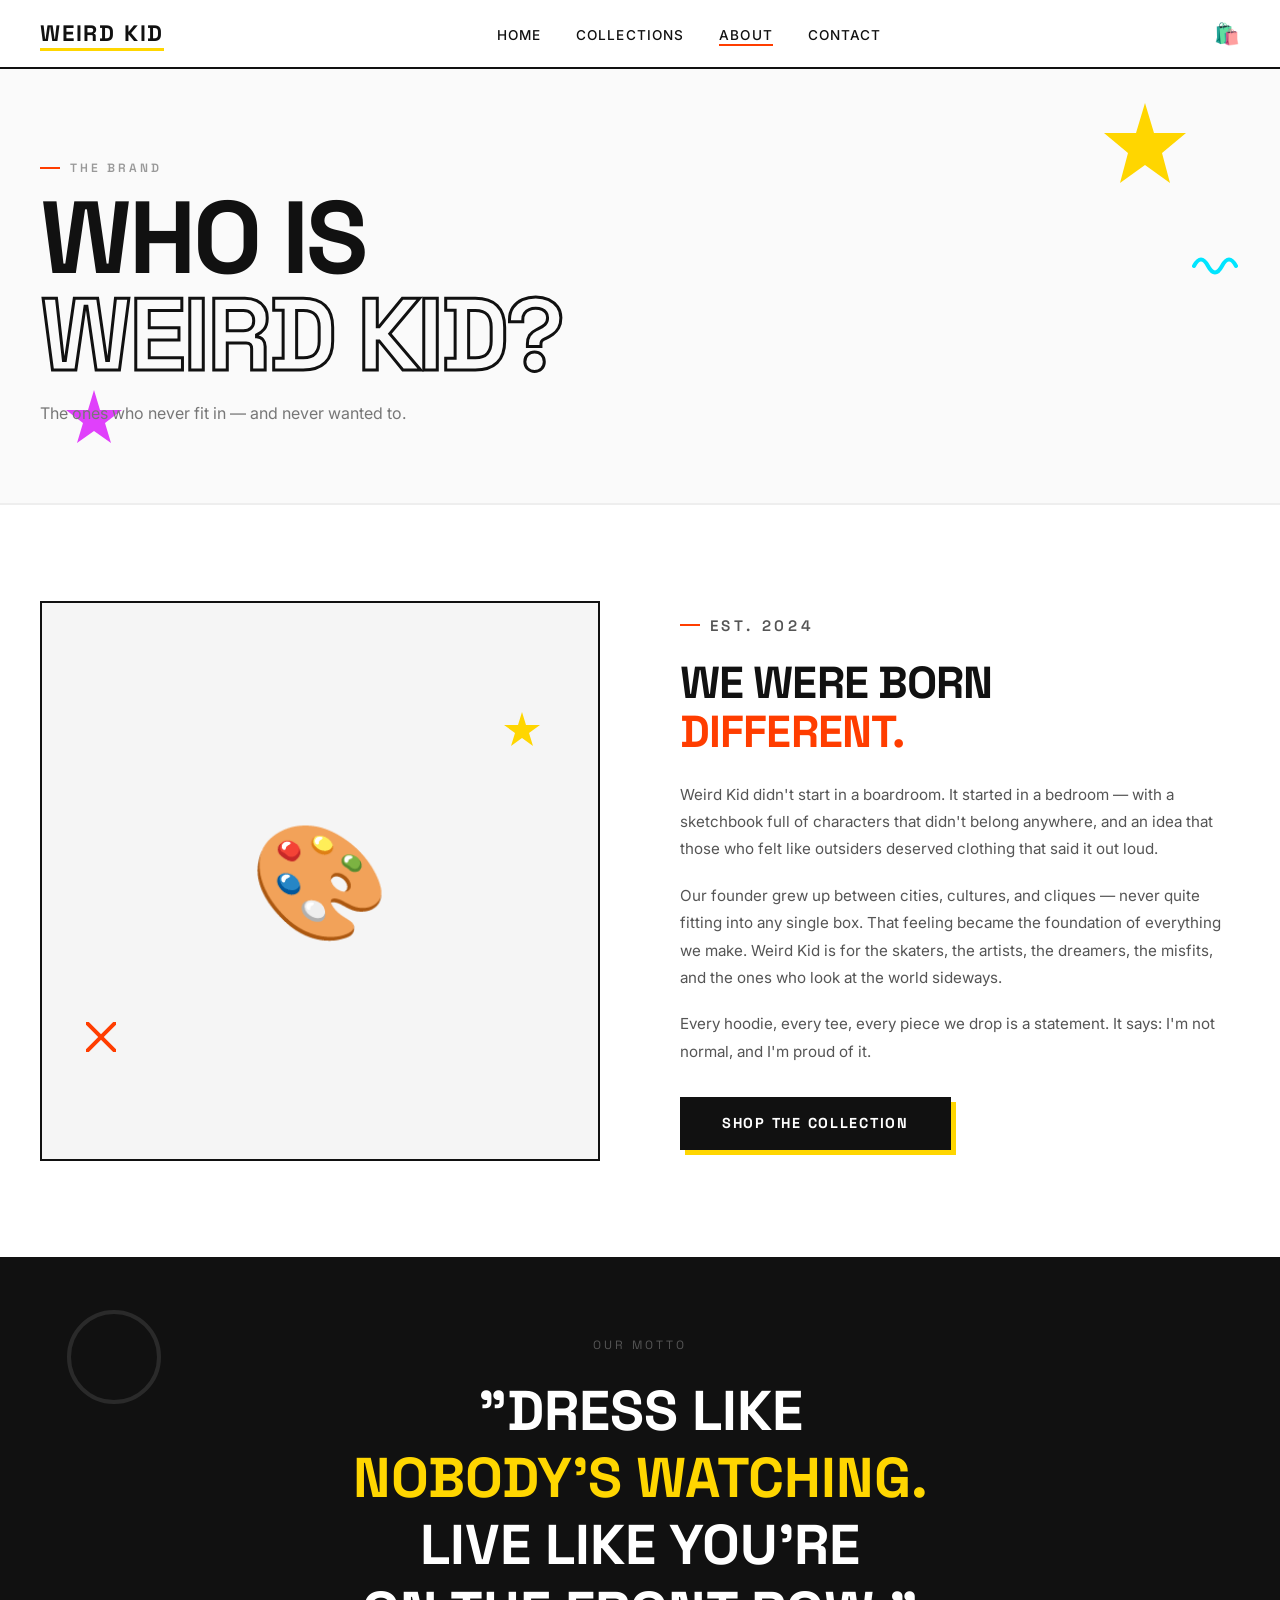
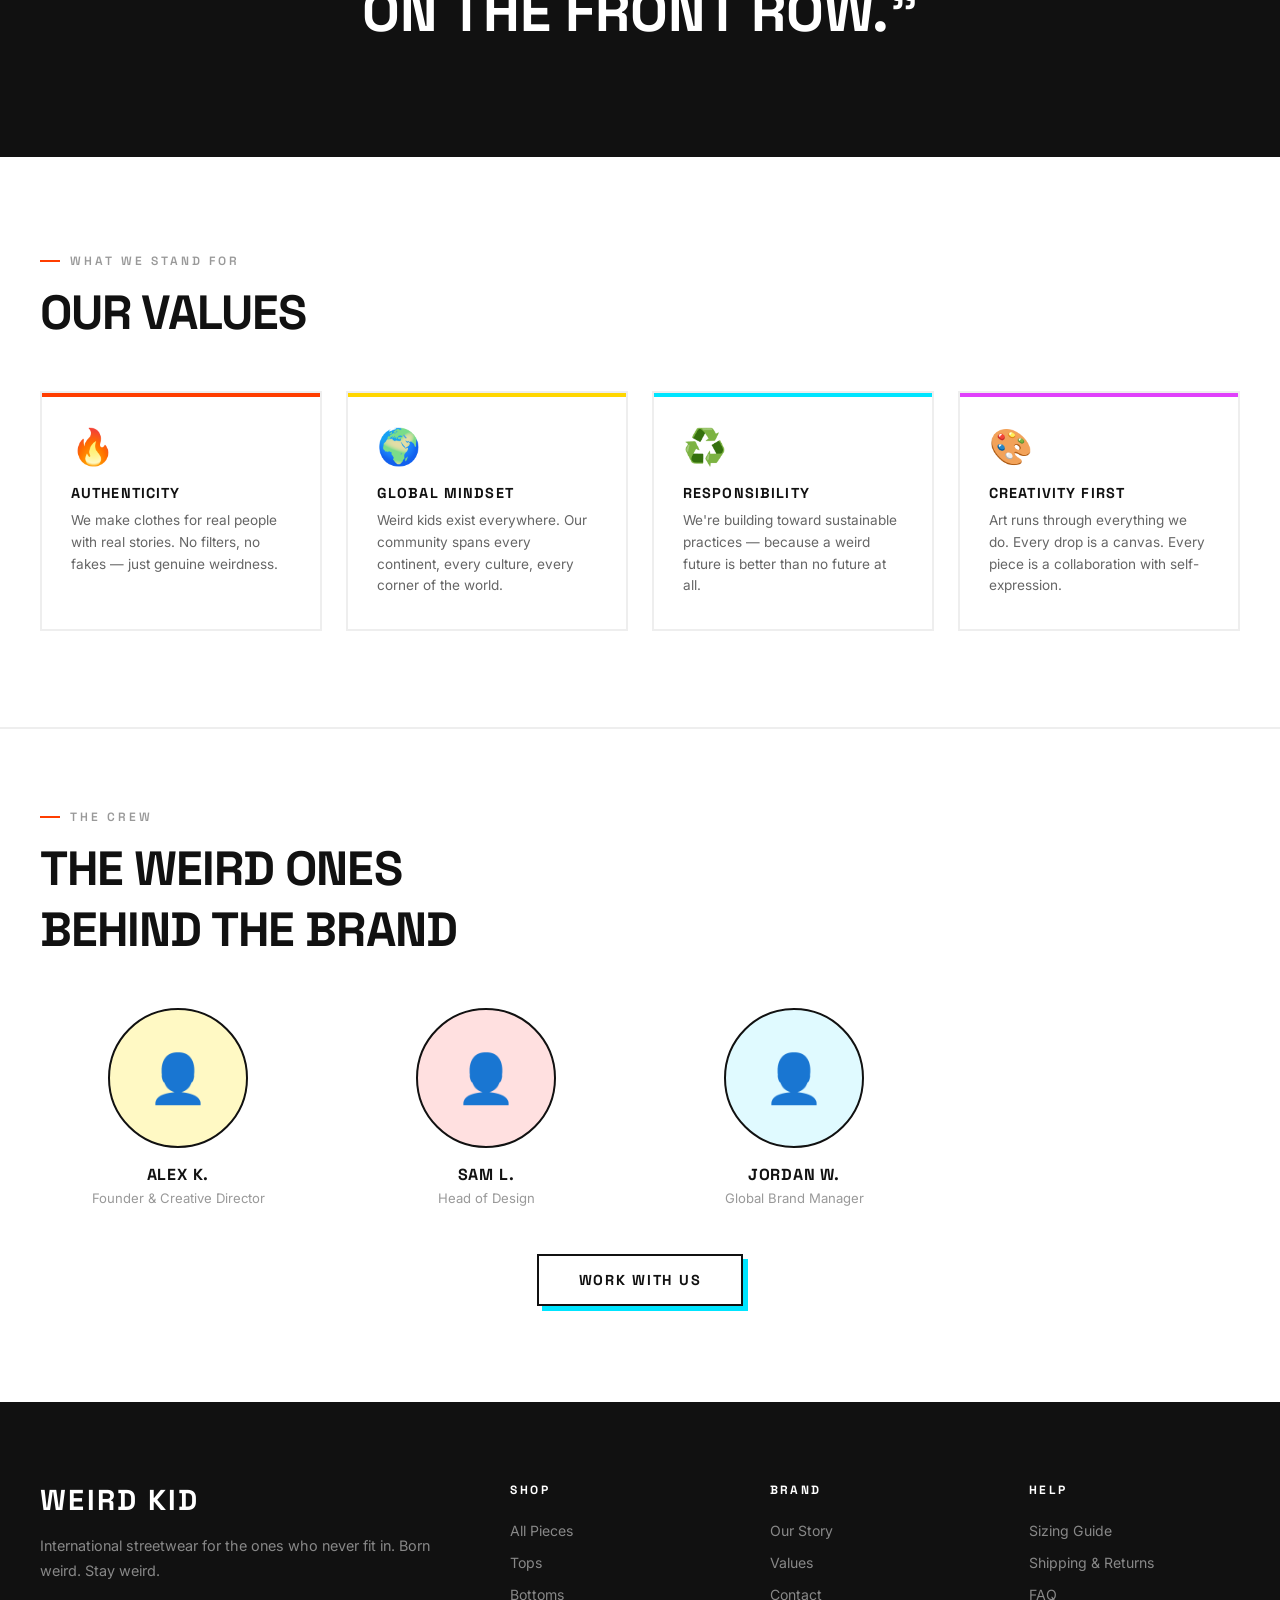
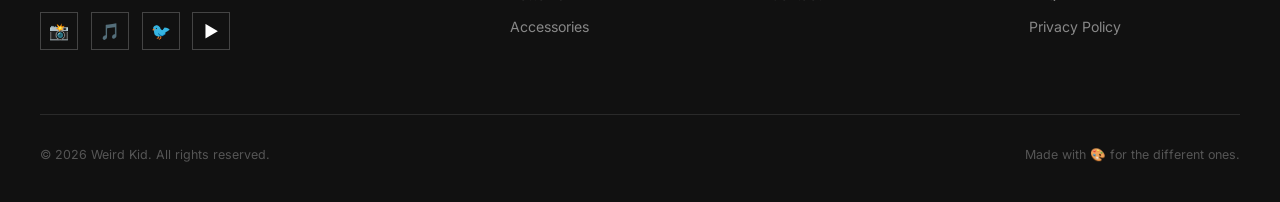
==== about.html @ 5d9c3b34 "Add Weird Kid site: locker intro with two sticky-note picker, collections filters Co-Authored-By: Cl" ====
<!DOCTYPE html>
<html lang="en">
<head>
  <meta charset="UTF-8" />
  <meta name="viewport" content="width=device-width, initial-scale=1.0" />
  <script>document.documentElement.classList.add('js');</script>
  <title>About — WEIRD KID</title>
  <meta name="description" content="The story behind Weird Kid — international streetwear for the different ones." />
  <meta property="og:type" content="website" />
  <meta property="og:site_name" content="WEIRD KID" />
  <meta property="og:title" content="About — WEIRD KID" />
  <meta property="og:description" content="The story behind Weird Kid — international streetwear for the different ones." />
  <meta name="twitter:card" content="summary" />
  <link rel="preconnect" href="https://fonts.googleapis.com" />
  <link rel="preconnect" href="https://fonts.gstatic.com" crossorigin />
  <link rel="stylesheet" href="https://fonts.googleapis.com/css2?family=Space+Grotesk:wght@300;400;500;600;700&family=Inter:wght@300;400;500;600&display=swap" />
  <link rel="stylesheet" href="css/style.css" />
  <link rel="icon" href="data:image/svg+xml,%3Csvg xmlns='http://www.w3.org/2000/svg' viewBox='0 0 100 100'%3E%3Ctext y='.9em' font-size='90'%3E%F0%9F%8E%A8%3C/text%3E%3C/svg%3E" />
</head>
<body>

  <!-- ===== NAVBAR ===== -->
  <nav class="navbar">
    <a href="index.html" class="navbar-logo">WEIRD KID</a>
    <ul class="navbar-links">
      <li><a href="index.html">Home</a></li>
      <li><a href="collections.html">Collections</a></li>
      <li><a href="about.html">About</a></li>
      <li><a href="contact.html">Contact</a></li>
    </ul>
    <div class="navbar-right">
      <a class="nav-bag" href="collections.html" title="Shop" aria-label="Shop">🛍️</a>
      <button class="hamburger" aria-label="Menu" aria-expanded="false" aria-controls="mobile-menu">
        <span></span><span></span><span></span>
      </button>
    </div>
  </nav>
  <div class="mobile-menu" id="mobile-menu">
    <a href="index.html">Home</a>
    <a href="collections.html">Collections</a>
    <a href="about.html">About</a>
    <a href="contact.html">Contact</a>
  </div>

  <!-- ===== PAGE HERO ===== -->
  <section class="page-hero" style="background:#fafafa; border-bottom:2px solid #eee;">

    <div class="doodle d-float" style="top:20%; right:7%;">
      <svg width="90" height="90" viewBox="0 0 90 90"><polygon points="45,2 54,32 86,32 62,52 70,82 45,64 20,82 28,52 4,32 36,32" fill="#FFD600"/></svg>
    </div>
    <div class="doodle d-spin" style="bottom:10%; left:5%;">
      <svg width="60" height="60" viewBox="0 0 60 60"><path d="M30,2 L36,22 L58,22 L41,35 L47,55 L30,43 L13,55 L19,35 L2,22 L24,22 Z" fill="#E040FB"/></svg>
    </div>
    <div class="doodle d-wiggle" style="top:50%; right:3%;">
      <svg width="50" height="30" viewBox="0 0 50 30" fill="none"><path d="M2,15 Q9,2 16,15 Q23,28 30,15 Q37,2 44,15" stroke="#00E5FF" stroke-width="4" stroke-linecap="round"/></svg>
    </div>

    <div style="max-width:1300px; margin:0 auto; position:relative; z-index:2;">
      <p class="section-label fade-in fade-in-1">The brand</p>
      <h1 class="fade-in fade-in-2">
        Who is<br>
        <span style="-webkit-text-stroke:3px #111; color:transparent;">Weird Kid?</span>
      </h1>
      <p class="page-hero-sub fade-in fade-in-3">The ones who never fit in — and never wanted to.</p>
    </div>
  </section>

  <!-- ===== BRAND STORY ===== -->
  <div class="section">
    <div class="about-story reveal">
      <div class="about-img-block">
        <!-- Replace with actual brand image -->
        <div style="font-size:7rem; position:relative; z-index:2;">🎨</div>
        <!-- Doodle accent on image -->
        <div class="doodle d-float-r" style="top:10%; right:10%;">
          <svg width="40" height="40" viewBox="0 0 40 40"><polygon points="20,1 24,14 38,14 27,22 31,35 20,27 9,35 13,22 2,14 16,14" fill="#FFD600"/></svg>
        </div>
        <div class="doodle d-pulse" style="bottom:15%; left:8%;">
          <svg width="30" height="30" viewBox="0 0 30 30"><line x1="0" y1="0" x2="30" y2="30" stroke="#FF3D00" stroke-width="4" stroke-linecap="round"/><line x1="30" y1="0" x2="0" y2="30" stroke="#FF3D00" stroke-width="4" stroke-linecap="round"/></svg>
        </div>
      </div>

      <div class="about-text">
        <p class="section-label">Est. 2024</p>
        <h2>We were born<br><span class="text-red">different.</span></h2>
        <p>
          Weird Kid didn't start in a boardroom. It started in a bedroom — with a sketchbook full of characters that didn't belong anywhere, and an idea that those who felt like outsiders deserved clothing that said it out loud.
        </p>
        <p>
          Our founder grew up between cities, cultures, and cliques — never quite fitting into any single box. That feeling became the foundation of everything we make. Weird Kid is for the skaters, the artists, the dreamers, the misfits, and the ones who look at the world sideways.
        </p>
        <p>
          Every hoodie, every tee, every piece we drop is a statement. It says: I'm not normal, and I'm proud of it.
        </p>
        <div style="margin-top:2rem;">
          <a href="collections.html" class="btn">Shop the Collection</a>
        </div>
      </div>
    </div>
  </div>

  <!-- ===== MANIFESTO STRIP ===== -->
  <section style="background:#111; padding:5rem 2.5rem; text-align:center; position:relative; overflow:hidden;">
    <div class="doodle d-spin" style="top:10%; left:5%; opacity:0.1;">
      <svg width="100" height="100" viewBox="0 0 100 100"><circle cx="50" cy="50" r="45" fill="none" stroke="white" stroke-width="4"/></svg>
    </div>
    <div style="position:relative; z-index:2;">
      <p style="color:#555; font-family:'Space Grotesk',sans-serif; font-size:0.75rem; letter-spacing:0.25em; text-transform:uppercase; margin-bottom:1.5rem;">Our Motto</p>
      <div style="font-family:'Space Grotesk',sans-serif; font-weight:700; font-size:clamp(2rem,5vw,3.5rem); color:white; text-transform:uppercase; line-height:1.2; max-width:700px; margin:0 auto 2rem;" class="reveal">
        "Dress like<br><span style="color:#FFD600;">nobody's watching.</span><br>Live like you're<br>on the front row."
      </div>
    </div>
  </section>

  <!-- ===== VALUES ===== -->
  <div class="section">
    <div class="reveal">
      <p class="section-label">What we stand for</p>
      <h2 class="section-title">Our Values</h2>
    </div>

    <div class="values-grid">
      <div class="value-card reveal">
        <div class="value-icon">🔥</div>
        <h3>Authenticity</h3>
        <p>We make clothes for real people with real stories. No filters, no fakes — just genuine weirdness.</p>
      </div>
      <div class="value-card reveal">
        <div class="value-icon">🌍</div>
        <h3>Global Mindset</h3>
        <p>Weird kids exist everywhere. Our community spans every continent, every culture, every corner of the world.</p>
      </div>
      <div class="value-card reveal">
        <div class="value-icon">♻️</div>
        <h3>Responsibility</h3>
        <p>We're building toward sustainable practices — because a weird future is better than no future at all.</p>
      </div>
      <div class="value-card reveal">
        <div class="value-icon">🎨</div>
        <h3>Creativity First</h3>
        <p>Art runs through everything we do. Every drop is a canvas. Every piece is a collaboration with self-expression.</p>
      </div>
    </div>
  </div>

  <!-- ===== TEAM (placeholder) ===== -->
  <div class="section" style="border-top: 2px solid #eee; padding-top:5rem;">
    <div class="reveal">
      <p class="section-label">The crew</p>
      <h2 class="section-title">The Weird Ones<br>Behind the Brand</h2>
    </div>

    <div style="display:grid; grid-template-columns:repeat(auto-fill,minmax(220px,1fr)); gap:2rem;" class="reveal">
      
      <div style="text-align:center;">
        <div style="width:140px; height:140px; background:#FFF9C4; border:2px solid #111; border-radius:50%; display:flex; align-items:center; justify-content:center; font-size:3rem; margin:0 auto 1rem;">👤</div>
        <div style="font-family:'Space Grotesk',sans-serif; font-weight:700; font-size:1rem; text-transform:uppercase; letter-spacing:0.05em;">Alex K.</div>
        <div style="color:#999; font-size:0.82rem; margin-top:0.3rem;">Founder & Creative Director</div>
      </div>

      <div style="text-align:center;">
        <div style="width:140px; height:140px; background:#FFE0E0; border:2px solid #111; border-radius:50%; display:flex; align-items:center; justify-content:center; font-size:3rem; margin:0 auto 1rem;">👤</div>
        <div style="font-family:'Space Grotesk',sans-serif; font-weight:700; font-size:1rem; text-transform:uppercase; letter-spacing:0.05em;">Sam L.</div>
        <div style="color:#999; font-size:0.82rem; margin-top:0.3rem;">Head of Design</div>
      </div>

      <div style="text-align:center;">
        <div style="width:140px; height:140px; background:#E0FAFF; border:2px solid #111; border-radius:50%; display:flex; align-items:center; justify-content:center; font-size:3rem; margin:0 auto 1rem;">👤</div>
        <div style="font-family:'Space Grotesk',sans-serif; font-weight:700; font-size:1rem; text-transform:uppercase; letter-spacing:0.05em;">Jordan W.</div>
        <div style="color:#999; font-size:0.82rem; margin-top:0.3rem;">Global Brand Manager</div>
      </div>

    </div>

    <div style="text-align:center; margin-top:3rem;" class="reveal">
      <a href="contact.html" class="btn btn-outline">Work With Us</a>
    </div>
  </div>

  <!-- ===== FOOTER ===== -->
  <footer class="footer">
    <div class="footer-inner">
      <div class="footer-grid">
        <div>
          <div class="footer-brand-name">WEIRD KID</div>
          <p class="footer-desc">International streetwear for the ones who never fit in. Born weird. Stay weird.</p>
          <div class="footer-socials">
            <a href="#" class="social-btn" aria-label="Instagram">📸</a>
            <a href="#" class="social-btn" aria-label="TikTok">🎵</a>
            <a href="#" class="social-btn" aria-label="Twitter/X">🐦</a>
            <a href="#" class="social-btn" aria-label="YouTube">▶️</a>
          </div>
        </div>
        <div class="footer-col">
          <h4>Shop</h4>
          <ul>
            <li><a href="collections.html">All Pieces</a></li>
            <li><a href="collections.html?filter=tops">Tops</a></li>
            <li><a href="collections.html?filter=bottoms">Bottoms</a></li>
            <li><a href="collections.html?filter=accessories">Accessories</a></li>
          </ul>
        </div>
        <div class="footer-col">
          <h4>Brand</h4>
          <ul>
            <li><a href="about.html">Our Story</a></li>
            <li><a href="about.html">Values</a></li>
            <li><a href="contact.html">Contact</a></li>
          </ul>
        </div>
        <div class="footer-col">
          <h4>Help</h4>
          <ul>
            <li><a href="contact.html#faq">Sizing Guide</a></li>
            <li><a href="contact.html#faq">Shipping & Returns</a></li>
            <li><a href="contact.html#faq">FAQ</a></li>
            <li><a href="#">Privacy Policy</a></li>
          </ul>
        </div>
      </div>
      <div class="footer-bottom">
        <span>© <span data-year>2026</span> Weird Kid. All rights reserved.</span>
        <span>Made with 🎨 for the different ones.</span>
      </div>
    </div>
  </footer>

  <script src="js/main.js"></script>
</body>
</html>
---- css/style.css ----
/* ===== CSS VARIABLES ===== */
:root {
  --red: #FF3D00;
  --yellow: #FFD600;
  --cyan: #00E5FF;
  --green: #76FF03;
  --purple: #E040FB;
  --orange: #FF6D00;
  --black: #111111;
  --white: #FFFFFF;
  --gray: #f5f5f5;
}

/* ===== RESET ===== */
*, *::before, *::after {
  box-sizing: border-box;
  margin: 0;
  padding: 0;
}

html { scroll-behavior: smooth; scroll-padding-top: 90px; }

body {
  background: var(--white);
  color: var(--black);
  font-family: 'Inter', sans-serif;
  overflow-x: hidden;
}

h1, h2, h3, h4, h5, h6 {
  font-family: 'Space Grotesk', sans-serif;
  font-weight: 700;
}

a { color: inherit; }

/* ===== NAVBAR ===== */
.navbar {
  position: fixed;
  top: 0; left: 0; right: 0;
  z-index: 1000;
  display: flex;
  align-items: center;
  justify-content: space-between;
  padding: 1.2rem 2.5rem;
  background: rgba(255, 255, 255, 0.92);
  backdrop-filter: blur(12px);
  border-bottom: 2px solid var(--black);
}

.navbar-logo {
  font-family: 'Space Grotesk', sans-serif;
  font-weight: 700;
  font-size: 1.4rem;
  letter-spacing: 0.08em;
  text-decoration: none;
  color: var(--black);
  position: relative;
  display: inline-block;
}

.navbar-logo::after {
  content: '';
  position: absolute;
  bottom: -3px; left: 0;
  width: 100%; height: 3px;
  background: var(--yellow);
}

.navbar-links {
  display: flex;
  gap: 2.2rem;
  list-style: none;
}

.navbar-links a {
  text-decoration: none;
  color: var(--black);
  font-weight: 500;
  font-size: 0.85rem;
  letter-spacing: 0.08em;
  text-transform: uppercase;
  position: relative;
  transition: color 0.2s;
}

.navbar-links a::after {
  content: '';
  position: absolute;
  bottom: -3px; left: 0;
  width: 0; height: 2px;
  background: var(--red);
  transition: width 0.3s;
}

.navbar-links a:hover::after,
.navbar-links a.active::after { width: 100%; }

.navbar-right {
  display: flex;
  align-items: center;
  gap: 1.2rem;
}

.nav-bag {
  font-size: 1.3rem;
  cursor: pointer;
  transition: transform 0.2s;
  text-decoration: none;
}
.nav-bag:hover { transform: scale(1.2) rotate(-10deg); }

.hamburger {
  display: none;
  flex-direction: column;
  gap: 5px;
  cursor: pointer;
  background: none;
  border: none;
  padding: 4px;
}
.hamburger span {
  display: block;
  width: 24px; height: 2px;
  background: var(--black);
  transition: all 0.3s;
}

.mobile-menu {
  display: none;
  position: fixed;
  top: var(--nav-h, 70px); left: 0; right: 0;
  background: white;
  border-bottom: 2px solid var(--black);
  padding: 1.5rem 2.5rem;
  z-index: 999;
  flex-direction: column;
  gap: 1.2rem;
}
.mobile-menu a {
  text-decoration: none;
  color: var(--black);
  font-family: 'Space Grotesk', sans-serif;
  font-weight: 600;
  font-size: 1.1rem;
  text-transform: uppercase;
  letter-spacing: 0.08em;
}
.mobile-menu.open { display: flex; }
.mobile-menu a.active { color: var(--red); }

/* ===== BUTTONS ===== */
/* Offset shadow is a real box-shadow (the old ::after sat behind dark sections) */
.btn {
  --btn-shadow: var(--yellow);
  display: inline-block;
  padding: 0.95rem 2.5rem;
  background: var(--black);
  color: var(--white);
  font-family: 'Space Grotesk', sans-serif;
  font-weight: 700;
  font-size: 0.9rem;
  letter-spacing: 0.12em;
  text-transform: uppercase;
  text-decoration: none;
  border: 2px solid var(--black);
  box-shadow: 5px 5px 0 var(--btn-shadow);
  transition: transform 0.2s, box-shadow 0.2s;
  cursor: pointer;
}
.btn:hover { transform: translate(-3px, -3px); box-shadow: 8px 8px 0 var(--btn-shadow); }
.btn:active { transform: translate(0, 0); box-shadow: 5px 5px 0 var(--btn-shadow); }

.btn-outline {
  --btn-shadow: var(--cyan);
  background: transparent;
  color: var(--black);
}

.btn-red { --btn-shadow: var(--black); background: var(--red); border-color: var(--red); }

/* ===== DOODLE ANIMATIONS ===== */
@keyframes float {
  0%, 100% { transform: translateY(0) rotate(0deg); }
  50% { transform: translateY(-18px) rotate(8deg); }
}
@keyframes float-r {
  0%, 100% { transform: translateY(0) rotate(0deg); }
  50% { transform: translateY(14px) rotate(-8deg); }
}
@keyframes spin-slow {
  from { transform: rotate(0deg); }
  to { transform: rotate(360deg); }
}
@keyframes wiggle {
  0%, 100% { transform: rotate(-6deg); }
  50% { transform: rotate(6deg); }
}
@keyframes pulse-s {
  0%, 100% { transform: scale(1); }
  50% { transform: scale(1.15); }
}

.d-float { animation: float 4s ease-in-out infinite; }
.d-float-r { animation: float-r 3.5s ease-in-out infinite; }
.d-spin { animation: spin-slow 10s linear infinite; }
.d-wiggle { animation: wiggle 2.5s ease-in-out infinite; }
.d-pulse { animation: pulse-s 2.5s ease-in-out infinite; }
.d-float-slow { animation: float 6s ease-in-out infinite; }

.doodle {
  position: absolute;
  pointer-events: none;
  user-select: none;
}

/* ===== HERO ===== */
.hero {
  min-height: 100vh;
  display: flex;
  flex-direction: column;
  align-items: center;
  justify-content: center;
  text-align: center;
  padding: 9rem 2rem 5rem;
  position: relative;
  overflow: hidden;
}

.hero-eyebrow {
  font-size: 0.8rem;
  font-family: 'Space Grotesk', sans-serif;
  font-weight: 600;
  letter-spacing: 0.25em;
  text-transform: uppercase;
  color: #888;
  margin-bottom: 1.5rem;
  position: relative;
  z-index: 2;
  display: flex;
  align-items: center;
  gap: 0.8rem;
}
.hero-eyebrow::before,
.hero-eyebrow::after {
  content: '';
  display: inline-block;
  width: 30px; height: 2px;
  background: #bbb;
}

.hero-title {
  font-size: clamp(3.5rem, 11vw, 10rem);
  line-height: 0.95;
  letter-spacing: -0.03em;
  text-transform: uppercase;
  margin-bottom: 2rem;
  position: relative;
  z-index: 2;
}

.hero-title .outline-text {
  -webkit-text-stroke: 3px var(--black);
  color: transparent;
}

.hero-subtitle {
  font-size: 1rem;
  color: #666;
  margin-bottom: 3rem;
  font-weight: 400;
  z-index: 2;
  position: relative;
  max-width: 400px;
  line-height: 1.6;
}

.hero-cta {
  display: flex;
  gap: 1rem;
  position: relative;
  z-index: 2;
  flex-wrap: wrap;
  justify-content: center;
}

/* ===== MARQUEE ===== */
.marquee-section {
  background: var(--black);
  color: var(--white);
  padding: 1rem 0;
  overflow: hidden;
  border-top: 2px solid var(--black);
  border-bottom: 2px solid var(--black);
}

.marquee-track {
  display: flex;
  gap: 0;
  animation: marquee-scroll 25s linear infinite;
  white-space: nowrap;
  width: max-content;
}

@keyframes marquee-scroll {
  from { transform: translateX(0); }
  to { transform: translateX(-50%); }
}

.marquee-item {
  font-family: 'Space Grotesk', sans-serif;
  font-weight: 700;
  font-size: 0.85rem;
  letter-spacing: 0.15em;
  text-transform: uppercase;
  display: inline-flex;
  align-items: center;
  gap: 0;
  padding: 0 2rem;
}

.marquee-sep {
  display: inline-block;
  width: 8px; height: 8px;
  border-radius: 50%;
  margin: 0 1.5rem;
  vertical-align: middle;
}

/* ===== SECTIONS ===== */
.section {
  padding: 6rem 2.5rem;
  max-width: 1300px;
  margin: 0 auto;
}

.section-full {
  padding: 6rem 2.5rem;
}

.section-title {
  font-size: clamp(2rem, 5vw, 3rem);
  text-transform: uppercase;
  letter-spacing: -0.02em;
  margin-bottom: 3rem;
}

.section-label {
  font-size: 0.75rem;
  font-family: 'Space Grotesk', sans-serif;
  font-weight: 600;
  letter-spacing: 0.25em;
  text-transform: uppercase;
  color: #999;
  display: flex;
  align-items: center;
  gap: 0.6rem;
  margin-bottom: 0.8rem;
}
.section-label::before {
  content: '';
  display: inline-block;
  width: 20px; height: 2px;
  background: var(--red);
}

/* ===== PRODUCT CARDS ===== */
.product-grid {
  display: grid;
  grid-template-columns: repeat(auto-fill, minmax(270px, 1fr));
  gap: 2rem;
}

.product-card {
  cursor: pointer;
  display: block;
  text-decoration: none;
  color: var(--black);
}

.product-card-img {
  width: 100%;
  aspect-ratio: 3 / 4;
  overflow: hidden;
  position: relative;
  border: 2px solid #eee;
  transition: border-color 0.3s;
}
.product-card:hover .product-card-img { border-color: var(--black); }

.product-card-img img {
  width: 100%; height: 100%;
  object-fit: cover;
  transition: transform 0.5s ease;
}
.product-card:hover .product-card-img img { transform: scale(1.06); }

.product-placeholder {
  width: 100%; height: 100%;
  display: flex;
  align-items: center;
  justify-content: center;
  font-size: 4rem;
  position: relative;
}

.product-card-info {
  padding: 1rem 0 0.5rem;
}
.product-card-name {
  font-family: 'Space Grotesk', sans-serif;
  font-weight: 600;
  font-size: 0.95rem;
  text-transform: uppercase;
  letter-spacing: 0.05em;
  margin-bottom: 0.4rem;
}
.product-card-price {
  font-size: 0.9rem;
  color: #666;
}
.product-card-price strong {
  color: var(--black);
  font-weight: 600;
}

.product-tag {
  position: absolute;
  top: 1rem; left: 1rem;
  font-family: 'Space Grotesk', sans-serif;
  font-weight: 700;
  font-size: 0.65rem;
  letter-spacing: 0.15em;
  text-transform: uppercase;
  padding: 0.3rem 0.7rem;
  z-index: 1;
}

/* ===== MANIFESTO ===== */
.manifesto-section {
  background: var(--black);
  color: var(--white);
  padding: 9rem 2.5rem;
  text-align: center;
  position: relative;
  overflow: hidden;
}

.manifesto-quote {
  font-size: clamp(1.8rem, 4.5vw, 3.5rem);
  font-family: 'Space Grotesk', sans-serif;
  font-weight: 700;
  line-height: 1.25;
  max-width: 900px;
  margin: 0 auto 2.5rem;
  text-transform: uppercase;
  letter-spacing: -0.01em;
}

/* ===== NEWSLETTER ===== */
.newsletter-section {
  background: var(--yellow);
  padding: 5rem 2.5rem;
  text-align: center;
  position: relative;
  overflow: hidden;
}

.newsletter-section h2 {
  font-size: clamp(1.8rem, 4vw, 2.8rem);
  text-transform: uppercase;
  margin-bottom: 0.6rem;
}
.newsletter-section p {
  color: #333;
  margin-bottom: 2.5rem;
  font-size: 1rem;
}

.newsletter-form {
  display: flex;
  max-width: 480px;
  margin: 0 auto;
}
.newsletter-form input {
  flex: 1;
  padding: 1rem 1.2rem;
  border: 2px solid var(--black);
  border-right: none;
  font-family: 'Inter', sans-serif;
  font-size: 0.9rem;
  outline: none;
  background: white;
}
.newsletter-form button {
  padding: 1rem 1.5rem;
  background: var(--black);
  color: var(--white);
  font-family: 'Space Grotesk', sans-serif;
  font-weight: 700;
  font-size: 0.8rem;
  letter-spacing: 0.12em;
  text-transform: uppercase;
  border: 2px solid var(--black);
  cursor: pointer;
  transition: background 0.2s, color 0.2s;
  white-space: nowrap;
}
.newsletter-form button:hover { background: var(--red); border-color: var(--red); }

/* ===== FOOTER ===== */
.footer {
  background: var(--black);
  color: var(--white);
  padding: 5rem 2.5rem 2.5rem;
}

.footer-inner {
  max-width: 1300px;
  margin: 0 auto;
}

.footer-grid {
  display: grid;
  grid-template-columns: 2fr 1fr 1fr 1fr;
  gap: 3rem;
  margin-bottom: 4rem;
}

.footer-brand-name {
  font-family: 'Space Grotesk', sans-serif;
  font-size: 1.8rem;
  font-weight: 700;
  letter-spacing: 0.08em;
  margin-bottom: 1rem;
}
.footer-desc {
  color: #888;
  font-size: 0.9rem;
  line-height: 1.7;
  margin-bottom: 1.8rem;
}
.footer-socials {
  display: flex;
  gap: 0.8rem;
}
.social-btn {
  width: 38px; height: 38px;
  border: 1.5px solid #444;
  display: flex;
  align-items: center;
  justify-content: center;
  font-size: 1rem;
  cursor: pointer;
  transition: all 0.2s;
  text-decoration: none;
  color: white;
}
.social-btn:hover { border-color: var(--yellow); color: var(--yellow); }

.footer-col h4 {
  font-family: 'Space Grotesk', sans-serif;
  font-size: 0.75rem;
  letter-spacing: 0.2em;
  text-transform: uppercase;
  margin-bottom: 1.4rem;
  color: #fff;
}
.footer-col ul {
  list-style: none;
  display: flex;
  flex-direction: column;
  gap: 0.75rem;
}
.footer-col a {
  color: #888;
  text-decoration: none;
  font-size: 0.88rem;
  transition: color 0.2s;
}
.footer-col a:hover { color: var(--yellow); }

.footer-bottom {
  padding-top: 2rem;
  border-top: 1px solid #2a2a2a;
  display: flex;
  justify-content: space-between;
  align-items: center;
  font-size: 0.78rem;
  color: #555;
  flex-wrap: wrap;
  gap: 0.5rem;
}

/* ===== PAGE HERO (inner pages) ===== */
.page-hero {
  padding: 10rem 2.5rem 5rem;
  position: relative;
  overflow: hidden;
}

.page-hero h1 {
  font-size: clamp(3rem, 8vw, 7rem);
  text-transform: uppercase;
  letter-spacing: -0.03em;
  line-height: 0.95;
  position: relative;
  z-index: 2;
}

.page-hero-sub {
  color: #777;
  font-size: 1rem;
  margin-top: 1.2rem;
  position: relative;
  z-index: 2;
}

/* ===== FILTER BAR ===== */
.filter-bar {
  display: flex;
  gap: 0.5rem;
  flex-wrap: wrap;
  margin-bottom: 3rem;
  border-bottom: 2px solid #eee;
  padding-bottom: 1.5rem;
}

.filter-btn {
  padding: 0.5rem 1.3rem;
  border: 2px solid #ddd;
  background: transparent;
  font-family: 'Space Grotesk', sans-serif;
  font-weight: 600;
  font-size: 0.78rem;
  letter-spacing: 0.12em;
  text-transform: uppercase;
  cursor: pointer;
  transition: all 0.2s;
  color: #666;
}
.filter-btn:hover { border-color: var(--black); color: var(--black); }
.filter-btn.active {
  background: var(--black);
  color: var(--white);
  border-color: var(--black);
}

/* ===== ABOUT PAGE ===== */
.about-story {
  display: grid;
  grid-template-columns: 1fr 1fr;
  gap: 5rem;
  align-items: center;
}

.about-img-block {
  aspect-ratio: 1;
  background: var(--gray);
  display: flex;
  align-items: center;
  justify-content: center;
  font-size: 6rem;
  position: relative;
  overflow: hidden;
  border: 2px solid var(--black);
}

.about-text h2 {
  font-size: clamp(1.8rem, 3.5vw, 2.8rem);
  text-transform: uppercase;
  line-height: 1.1;
  margin-bottom: 1.5rem;
  letter-spacing: -0.02em;
}
.about-text p {
  color: #555;
  line-height: 1.8;
  font-size: 0.95rem;
  margin-bottom: 1.2rem;
}

.values-grid {
  display: grid;
  grid-template-columns: repeat(auto-fill, minmax(230px, 1fr));
  gap: 1.5rem;
}

.value-card {
  padding: 2rem 1.8rem;
  border: 2px solid #eee;
  position: relative;
  transition: border-color 0.3s, transform 0.3s;
}
.value-card:hover { border-color: var(--black); transform: translateY(-4px); }
.value-card::before {
  content: '';
  position: absolute;
  top: 0; left: 0; right: 0;
  height: 4px;
}
.value-card:nth-child(1)::before { background: var(--red); }
.value-card:nth-child(2)::before { background: var(--yellow); }
.value-card:nth-child(3)::before { background: var(--cyan); }
.value-card:nth-child(4)::before { background: var(--purple); }

.value-icon { font-size: 2.2rem; margin-bottom: 1rem; }
.value-card h3 {
  font-size: 0.9rem;
  text-transform: uppercase;
  letter-spacing: 0.08em;
  margin-bottom: 0.5rem;
}
.value-card p { font-size: 0.85rem; color: #666; line-height: 1.6; }

/* ===== CONTACT PAGE ===== */
.contact-grid {
  display: grid;
  grid-template-columns: 1.2fr 1fr;
  gap: 5rem;
  align-items: start;
}

.contact-form-wrap { display: flex; flex-direction: column; gap: 1.2rem; }

.form-group { display: flex; flex-direction: column; gap: 0.4rem; }
.form-group label {
  font-family: 'Space Grotesk', sans-serif;
  font-weight: 600;
  font-size: 0.75rem;
  letter-spacing: 0.15em;
  text-transform: uppercase;
}
.form-group input,
.form-group textarea,
.form-group select {
  padding: 0.9rem 1rem;
  border: 2px solid #ddd;
  font-family: 'Inter', sans-serif;
  font-size: 0.9rem;
  outline: none;
  transition: border-color 0.2s;
  background: white;
  appearance: none;
}
.form-group input:focus,
.form-group textarea:focus,
.form-group select:focus { border-color: var(--black); }
.form-group textarea { min-height: 140px; resize: vertical; }
.form-group select {
  cursor: pointer;
  padding-right: 2.5rem;
  background-image: url("data:image/svg+xml,%3Csvg xmlns='http://www.w3.org/2000/svg' width='12' height='8' viewBox='0 0 12 8'%3E%3Cpath d='M1 1l5 5 5-5' fill='none' stroke='%23111' stroke-width='2'/%3E%3C/svg%3E");
  background-repeat: no-repeat;
  background-position: right 1rem center;
}

.contact-detail {
  display: flex;
  align-items: flex-start;
  gap: 1rem;
  margin-bottom: 1.8rem;
}
.contact-icon {
  width: 42px; height: 42px;
  border: 2px solid var(--black);
  display: flex;
  align-items: center;
  justify-content: center;
  font-size: 1.1rem;
  flex-shrink: 0;
}
.contact-detail h4 {
  font-size: 0.75rem;
  text-transform: uppercase;
  letter-spacing: 0.12em;
  margin-bottom: 0.3rem;
}
.contact-detail p { color: #555; font-size: 0.88rem; }

/* ===== SCROLL REVEAL ===== */
@keyframes fadeInUp {
  from { opacity: 0; transform: translateY(35px); }
  to { opacity: 1; transform: translateY(0); }
}

.fade-in { animation: fadeInUp 0.9s ease both; }
.fade-in-1 { animation-delay: 0.1s; }
.fade-in-2 { animation-delay: 0.2s; }
.fade-in-3 { animation-delay: 0.3s; }
.fade-in-4 { animation-delay: 0.4s; }
.fade-in-5 { animation-delay: 0.5s; }

/* Hidden only when JS is running, so content never gets stuck invisible */
.reveal { transition: opacity 0.8s ease, transform 0.8s ease; }
.js .reveal:not(.visible) { opacity: 0; transform: translateY(40px); }
.reveal.visible { opacity: 1; transform: translateY(0); }

/* ===== UTILITY ===== */
.text-red { color: var(--red); }
.text-yellow { color: var(--yellow); }
.text-cyan { color: var(--cyan); }
.text-green { color: var(--green); }
.text-purple { color: var(--purple); }
.text-orange { color: var(--orange); }

/* ===== RESPONSIVE ===== */
@media (max-width: 1024px) {
  .footer-grid { grid-template-columns: 1fr 1fr; }
  .about-story { grid-template-columns: 1fr; gap: 3rem; }
  .contact-grid { grid-template-columns: 1fr; gap: 3rem; }
}

@media (max-width: 768px) {
  .navbar { padding: 1rem 1.5rem; }
  .navbar-links { display: none; }
  .hamburger { display: flex; }
  .navbar-logo { font-size: 1.1rem; }

  .hero { padding: 8rem 1.5rem 4rem; }
  .hero-title { font-size: clamp(2.8rem, 14vw, 5rem); }

  .section { padding: 4rem 1.5rem; }
  .section-full { padding: 4rem 1.5rem; }

  .footer-grid { grid-template-columns: 1fr 1fr; gap: 2rem; }
  .footer-bottom { flex-direction: column; align-items: flex-start; }

  .newsletter-form { flex-direction: column; }
  .newsletter-form input { border-right: 2px solid var(--black); border-bottom: none; }

  .contact-grid { grid-template-columns: 1fr; }
  .about-story { grid-template-columns: 1fr; }
}

@media (max-width: 480px) {
  .footer-grid { grid-template-columns: 1fr; }
  .hero-cta { flex-direction: column; align-items: center; }
}

/* ===== ACCESSIBILITY ===== */
:focus-visible { outline: 3px solid var(--black); outline-offset: 3px; }
.footer :focus-visible,
.manifesto-section :focus-visible,
#intro-overlay :focus-visible { outline-color: var(--yellow); }
.form-group input:focus-visible,
.form-group textarea:focus-visible,
.form-group select:focus-visible,
.newsletter-form input:focus-visible { outline: none; }
.newsletter-form input:focus-visible { box-shadow: inset 0 0 0 2px var(--black); }

@media (prefers-reduced-motion: reduce) {
  html { scroll-behavior: auto; }
  *, *::before, *::after {
    animation-duration: 0.01ms !important;
    animation-iteration-count: 1 !important;
    animation-delay: 0s !important;
    transition-duration: 0.01ms !important;
  }
  .js .reveal:not(.visible) { opacity: 1; transform: none; }
}
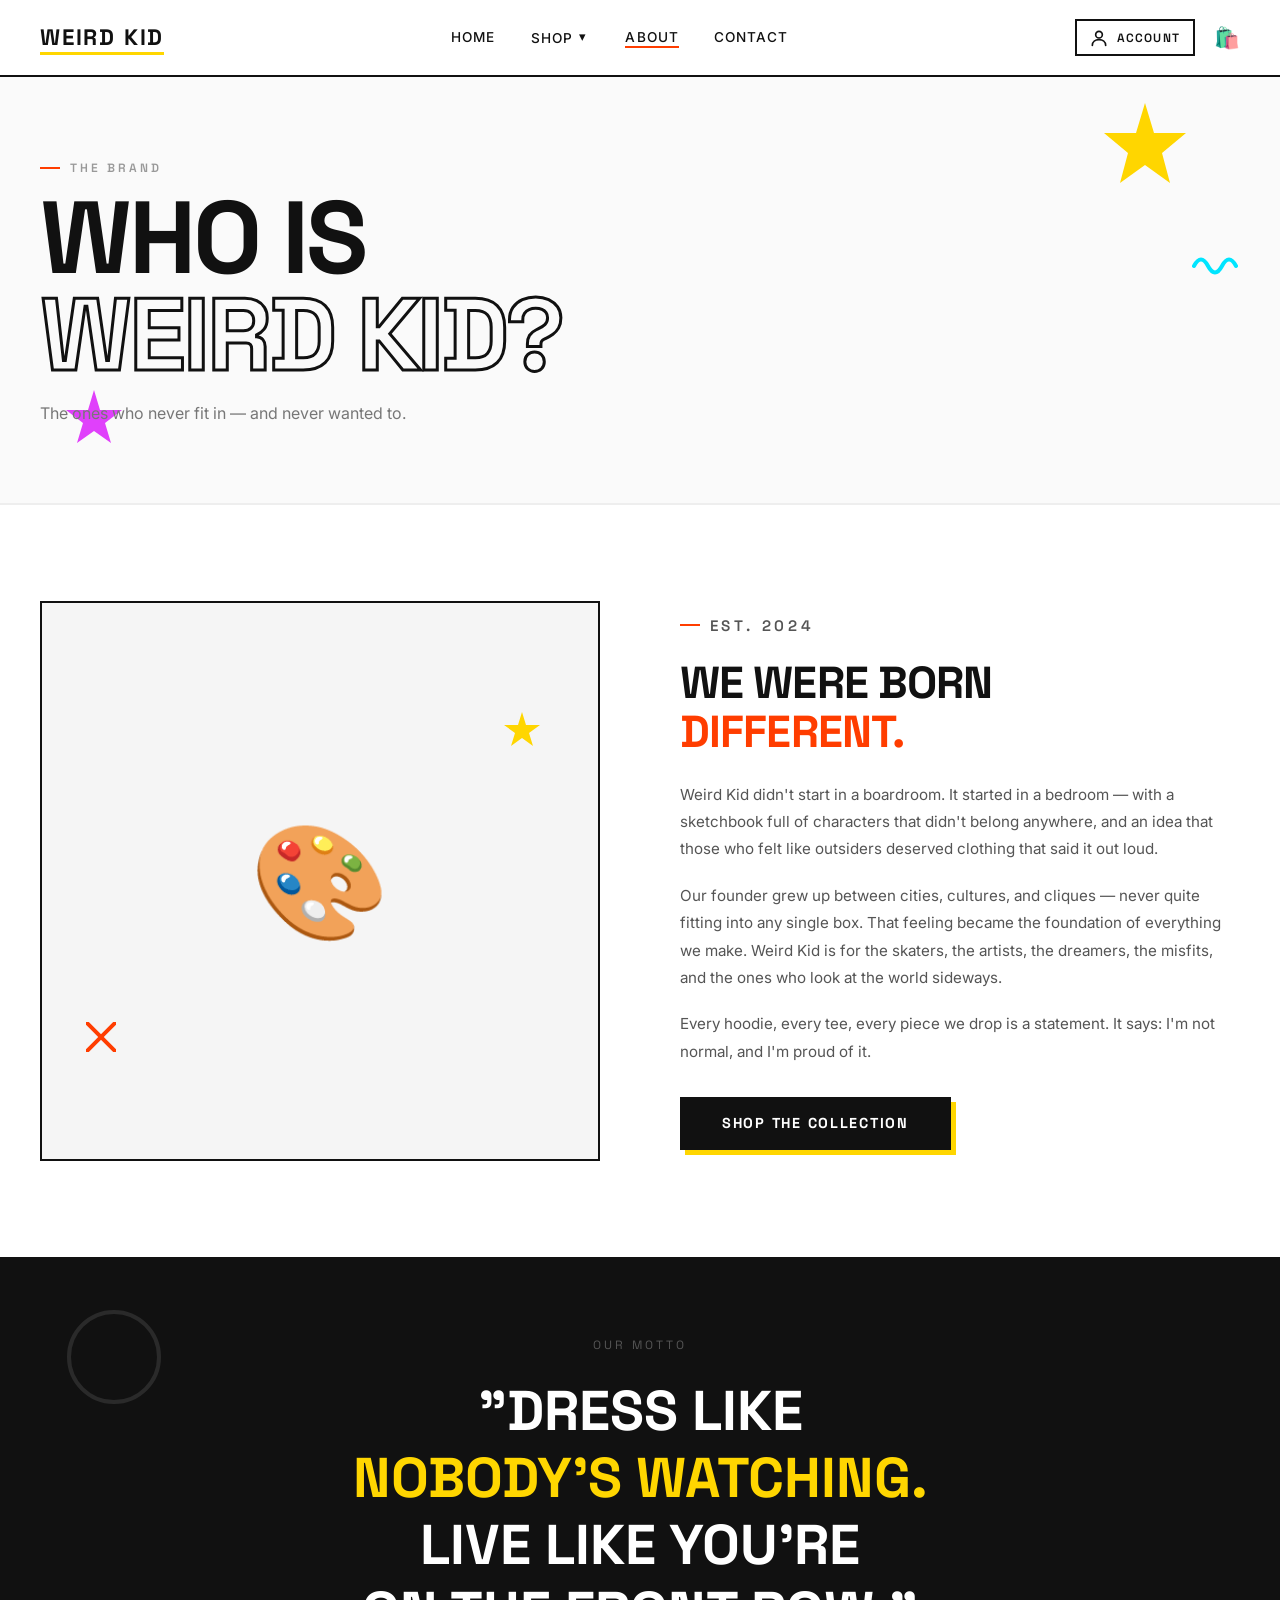
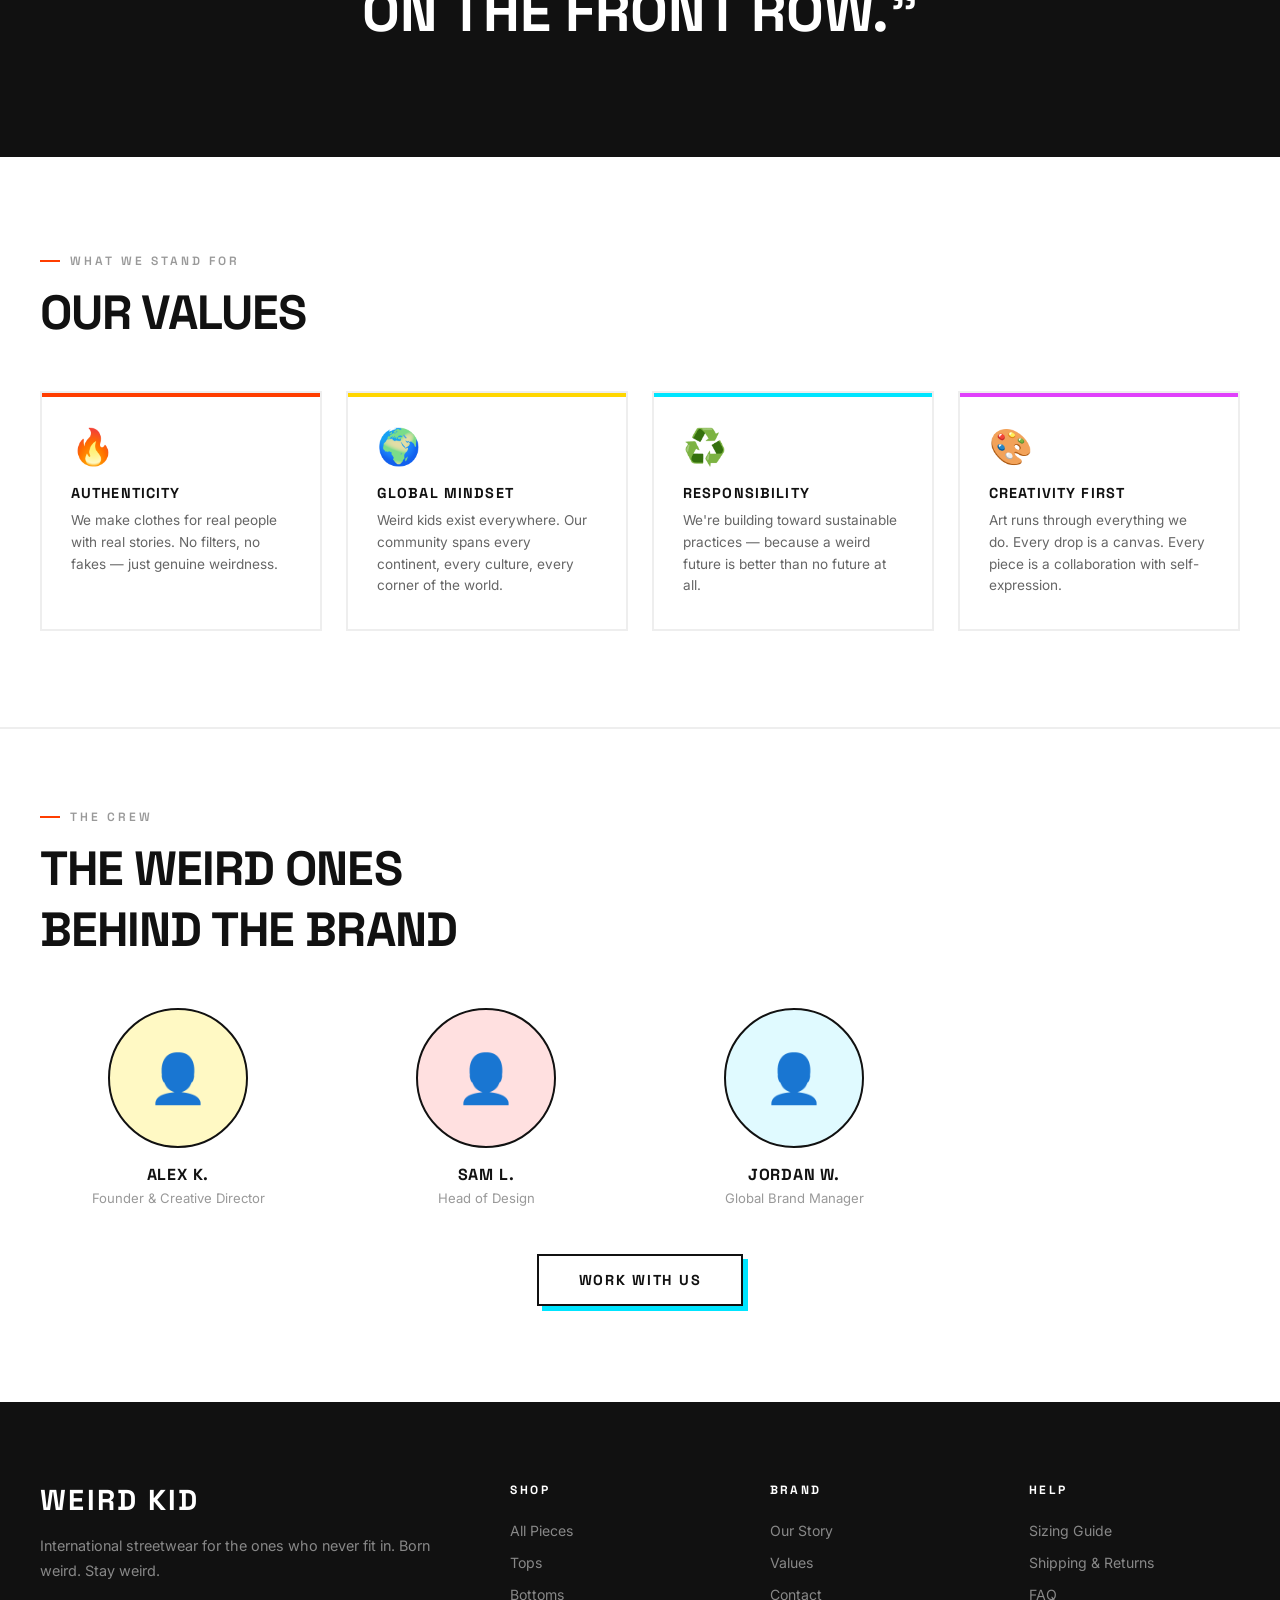
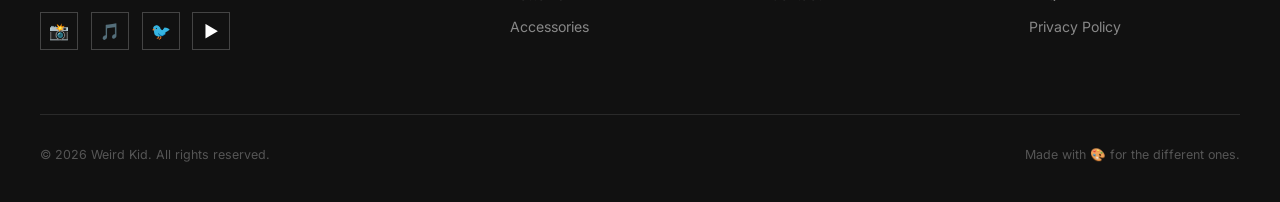
==== commit e29c253e: "Add Shop dropdown menu, account sign-in/create-account modal, and mobile Shop accordion Co-Authored-" ====
--- a/about.html
+++ b/about.html
@@ -24,11 +24,33 @@
     <a href="index.html" class="navbar-logo">WEIRD KID</a>
     <ul class="navbar-links">
       <li><a href="index.html">Home</a></li>
-      <li><a href="collections.html">Collections</a></li>
+      <li class="has-menu">
+        <a href="collections.html">Shop</a><button type="button" class="nav-caret" aria-expanded="false" aria-controls="shop-mega" aria-label="Open shop menu">&#9662;</button>
+        <div class="mega-wrap"><div class="mega" id="shop-mega">
+          <div class="mega-col">
+            <p class="mega-title">Shop by drop</p>
+            <a href="collections.html?filter=new"><span class="mega-dot" style="background:var(--yellow)"></span>New Collection</a>
+            <a href="collections.html?filter=basics"><span class="mega-dot" style="background:var(--cyan)"></span>Basic Apparel</a>
+          </div>
+          <div class="mega-col">
+            <p class="mega-title">Shop by type</p>
+            <a href="collections.html?filter=tops">Tops</a>
+            <a href="collections.html?filter=bottoms">Bottoms</a>
+            <a href="collections.html?filter=accessories">Accessories</a>
+          </div>
+          <a class="mega-feature" href="collections.html">
+            <span>All Pieces</span><small>See everything we've got &rarr;</small>
+          </a>
+        </div></div>
+      </li>
       <li><a href="about.html">About</a></li>
       <li><a href="contact.html">Contact</a></li>
     </ul>
     <div class="navbar-right">
+      <button type="button" class="nav-account" data-account-open aria-haspopup="dialog">
+        <svg width="20" height="20" viewBox="0 0 24 24" fill="none" stroke="currentColor" stroke-width="2" stroke-linecap="round" aria-hidden="true"><circle cx="12" cy="8" r="4"/><path d="M4 21c0-4.4 3.6-7 8-7s8 2.6 8 7"/></svg>
+        <span class="nav-account-label">Account</span>
+      </button>
       <a class="nav-bag" href="collections.html" title="Shop" aria-label="Shop">🛍️</a>
       <button class="hamburger" aria-label="Menu" aria-expanded="false" aria-controls="mobile-menu">
         <span></span><span></span><span></span>
@@ -37,9 +59,20 @@
   </nav>
   <div class="mobile-menu" id="mobile-menu">
     <a href="index.html">Home</a>
-    <a href="collections.html">Collections</a>
+    <div class="mm-group">
+      <button type="button" class="mm-toggle" aria-expanded="false">Shop <span aria-hidden="true">+</span></button>
+      <div class="mm-sub">
+        <a href="collections.html">All Pieces</a>
+        <a href="collections.html?filter=new">New Collection</a>
+        <a href="collections.html?filter=basics">Basic Apparel</a>
+        <a href="collections.html?filter=tops">Tops</a>
+        <a href="collections.html?filter=bottoms">Bottoms</a>
+        <a href="collections.html?filter=accessories">Accessories</a>
+      </div>
+    </div>
     <a href="about.html">About</a>
     <a href="contact.html">Contact</a>
+    <button type="button" class="mm-account" data-account-open>Sign in / Create account</button>
   </div>
 
   <!-- ===== PAGE HERO ===== -->
@@ -225,6 +258,31 @@
     </div>
   </footer>
 
+  
+  <!-- ===== ACCOUNT MODAL ===== -->
+  <div class="acct-overlay" id="acct-overlay" hidden>
+    <div class="acct-modal" role="dialog" aria-modal="true" aria-labelledby="acct-title">
+      <button type="button" class="acct-close" aria-label="Close">&times;</button>
+      <div class="acct-tabs" role="tablist">
+        <button type="button" role="tab" class="acct-tab active" data-tab="signin" aria-selected="true">Sign in</button>
+        <button type="button" role="tab" class="acct-tab" data-tab="signup" aria-selected="false">Create account</button>
+      </div>
+      <h2 id="acct-title" class="acct-heading">Welcome back, weirdo.</h2>
+      <form class="acct-form" id="acct-form" novalidate>
+        <div class="acct-field acct-name" hidden><label for="acct-name">Name</label><input id="acct-name" name="name" autocomplete="name" placeholder="Alex Kim"></div>
+        <div class="acct-field"><label for="acct-email">Email</label><input id="acct-email" name="email" type="email" autocomplete="email" placeholder="you@email.com" required></div>
+        <div class="acct-field"><label for="acct-pass">Password</label><input id="acct-pass" name="password" type="password" autocomplete="current-password" placeholder="••••••••" required></div>
+        <p class="acct-error" role="alert" hidden></p>
+        <button type="submit" class="btn acct-submit">Sign in</button>
+      </form>
+      <div class="acct-done" hidden>
+        <p class="acct-done-msg"></p>
+        <button type="button" class="btn acct-continue">Keep shopping</button>
+        <button type="button" class="acct-signout">Sign out</button>
+      </div>
+    </div>
+  </div>
+
   <script src="js/main.js"></script>
 </body>
 </html>
--- a/css/style.css
+++ b/css/style.css
@@ -284,6 +284,141 @@
   justify-content: center;
 }
 
+/* Blurred doodle wallpaper behind the hero headline */
+.hero-doodle-bg {
+  position: absolute;
+  inset: -30px;
+  z-index: 0;
+  pointer-events: none;
+  background: url('../images/doodle-bg.svg') center / 560px 560px repeat;
+  filter: blur(2px);
+  opacity: 0.55;
+  animation: doodle-drift 90s linear infinite;
+}
+@keyframes doodle-drift { to { background-position: 560px 560px; } }
+
+/* ===== HERO STICKY NOTES (New Collection / Basic Apparel) ===== */
+.hero-notes {
+  position: absolute;
+  inset: 0;
+  z-index: 3;
+  pointer-events: none;           /* only the notes themselves catch the mouse */
+}
+.hero-note {
+  --r: -5deg; --rx: 0deg; --ry: 0deg;
+  position: absolute;
+  box-sizing: border-box;
+  width: clamp(130px, 14.5vw, 195px);
+  padding: 1.1rem 0.9rem 1.15rem;
+  background: var(--yellow);
+  color: var(--black);
+  text-decoration: none;
+  text-align: center;
+  pointer-events: auto;
+  cursor: pointer;
+  transform: perspective(700px) rotate(var(--r)) rotateX(var(--rx)) rotateY(var(--ry));
+  box-shadow: 3px 3px 0 rgba(0,0,0,0.18), 7px 10px 20px rgba(0,0,0,0.2);
+  transition: transform 0.2s ease-out, box-shadow 0.25s ease, scale 0.25s ease;
+  animation: note-in 0.7s cubic-bezier(0.34, 1.56, 0.64, 1) 0.5s backwards,
+             note-sway 5s ease-in-out 1.3s infinite;
+}
+.hero-note-a { left: 2.5vw; top: 20%; }
+.hero-note-b { right: 2.5vw; top: 27%; --r: 4deg; background: var(--cyan); animation-delay: 0.75s, 1.8s; }
+@keyframes note-in { from { transform: perspective(700px) rotate(var(--r)) scale(0); } }
+@keyframes note-sway { 0%, 100% { translate: 0 0; } 50% { translate: 0 -7px; } }
+
+.hero-note:hover,
+.hero-note:focus-visible {
+  --r: 0deg;
+  scale: 1.07;
+  z-index: 4;
+  box-shadow: 5px 6px 0 rgba(0,0,0,0.2), 12px 18px 30px rgba(0,0,0,0.28);
+  outline: none;
+}
+.hero-note:focus-visible { outline: 3px solid var(--black); outline-offset: 5px; }
+.hero-note:active { scale: 0.97; }
+
+/* tape at the top */
+.hero-note::before {
+  content: '';
+  position: absolute;
+  top: -12px; left: 50%;
+  transform: translateX(-50%);
+  width: 58px; height: 22px;
+  background: rgba(255, 252, 200, 0.8);
+  border: 1px solid rgba(200,175,80,0.45);
+  box-shadow: 0 1px 3px rgba(0,0,0,0.18);
+}
+/* folded corner */
+.hero-note::after {
+  content: '';
+  position: absolute;
+  bottom: 0; right: 0;
+  border-style: solid;
+  border-width: 0 0 22px 22px;
+  border-color: transparent transparent rgba(0,0,0,0.16) transparent;
+  transition: border-width 0.25s ease;
+}
+.hero-note:hover::after { border-width: 0 0 34px 34px; }
+
+.note-monster {
+  display: block;
+  width: 100%;
+  height: auto;
+  aspect-ratio: 1;
+  object-fit: contain;
+  margin-bottom: 0.5rem;
+  transform-origin: 50% 85%;
+}
+.hero-note:hover .note-monster { animation: monster-jig 0.5s ease-in-out infinite; }
+@keyframes monster-jig {
+  0%, 100% { transform: rotate(-6deg) scale(1.05); }
+  50%      { transform: rotate(6deg) scale(1.1); }
+}
+.note-label {
+  display: block;
+  font-family: 'Space Grotesk', sans-serif;
+  font-weight: 700;
+  font-size: 0.58rem;
+  letter-spacing: 0.26em;
+  text-transform: uppercase;
+  color: rgba(0,0,0,0.5);
+  margin-bottom: 0.35rem;
+}
+.note-headline {
+  display: block;
+  font-family: 'Space Grotesk', sans-serif;
+  font-weight: 800;
+  font-size: clamp(1.05rem, 1.7vw, 1.4rem);
+  text-transform: uppercase;
+  letter-spacing: -0.02em;
+  line-height: 1;
+}
+.note-sub {
+  display: block;
+  margin-top: 0.5rem;
+  font-family: 'Space Grotesk', sans-serif;
+  font-weight: 600;
+  font-size: 0.62rem;
+  letter-spacing: 0.15em;
+  text-transform: uppercase;
+  color: rgba(0,0,0,0.55);
+}
+
+/* Not enough side room: notes sit in a row under the buttons */
+@media (max-width: 1180px) {
+  .hero-notes {
+    position: relative;
+    inset: auto;
+    display: flex;
+    gap: 1.8rem;
+    justify-content: center;
+    margin-top: 3.2rem;
+    z-index: 2;
+  }
+  .hero-note { position: static; width: min(160px, 40vw); padding: 0.9rem 0.75rem 1rem; }
+}
+
 /* ===== MARQUEE ===== */
 .marquee-section {
   background: var(--black);
@@ -859,3 +994,144 @@
   }
   .js .reveal:not(.visible) { opacity: 1; transform: none; }
 }
+
+/* ===== SKULL HERO (white background) ===== */
+.sr-only { position:absolute; width:1px; height:1px; overflow:hidden; clip:rect(0 0 0 0); white-space:nowrap; }
+.hero-skull { margin-bottom: 1.5rem; line-height: 0; }
+.hero-skull img {
+  display: block;
+  width: auto;
+  height: min(58vh, 560px);
+  max-width: 100%;
+  margin: 0 auto;
+}
+@media (max-width: 768px) { .hero-skull img { height: min(45vh, 420px); } }
+
+/* ===== DARK CONTACT PAGE (matches the footer) ===== */
+.page-dark { background: #111; color: #f2f2f2; }
+.page-dark .page-hero { background: #111; }
+.page-dark h1, .page-dark h2, .page-dark h3, .page-dark h4 { color: #fff; }
+.page-dark .page-hero-sub, .page-dark .contact-detail p { color: #9a9a9a; }
+.page-dark .section-label { color: #bbb; }
+.page-dark .form-group label { color: #ddd; }
+.page-dark .form-group input,
+.page-dark .form-group textarea,
+.page-dark .form-group select { background-color: #161616; color: #fff; border-color: #333; }
+.page-dark .form-group input::placeholder,
+.page-dark .form-group textarea::placeholder { color: #666; }
+.page-dark .form-group input:focus,
+.page-dark .form-group textarea:focus,
+.page-dark .form-group select:focus { border-color: var(--yellow); }
+.page-dark .form-group select {
+  background-image: url("data:image/svg+xml,%3Csvg xmlns='http://www.w3.org/2000/svg' width='12' height='8' viewBox='0 0 12 8'%3E%3Cpath d='M1 1l5 5 5-5' fill='none' stroke='%23ccc' stroke-width='2'/%3E%3C/svg%3E");
+}
+.page-dark .contact-icon { border-color: #333; background: #161616; }
+.page-dark .btn { background: #fff; color: #000; border-color: #fff; --btn-shadow: var(--yellow); }
+.page-dark .footer { background: #0a0a0a; border-top: 1px solid #2a2a2a; }
+.page-dark :focus-visible { outline-color: var(--yellow); }
+
+/* ===== SHOP DROPDOWN (mega menu) ===== */
+.navbar-links .has-menu { position: relative; display: flex; align-items: center; gap: .15rem; }
+.nav-caret {
+  background: none; border: 0; cursor: pointer; color: var(--black);
+  font-size: .8rem; line-height: 1; padding: .3rem .25rem; transition: transform .2s;
+}
+.has-menu.open .nav-caret, .has-menu:hover .nav-caret { transform: rotate(180deg); }
+.mega-wrap {
+  position: absolute; top: 100%; left: 50%; transform: translateX(-30%);
+  padding-top: 1.6rem; display: none; z-index: 1100;
+}
+.has-menu:hover .mega-wrap, .has-menu.open .mega-wrap, .has-menu:focus-within .mega-wrap { display: block; }
+.mega {
+  display: grid; grid-template-columns: repeat(2, minmax(150px, 1fr)) 190px; gap: 2rem;
+  background: #fff; border: 2px solid var(--black); box-shadow: 6px 6px 0 var(--yellow);
+  padding: 1.6rem 1.8rem; min-width: 560px; text-align: left;
+  animation: mega-in .18s ease-out;
+}
+@keyframes mega-in { from { opacity: 0; transform: translateY(-6px); } }
+.mega-title {
+  font-family: 'Space Grotesk', sans-serif; font-weight: 700; font-size: .7rem;
+  letter-spacing: .2em; text-transform: uppercase; color: #888; margin-bottom: .8rem;
+}
+.mega-col a {
+  display: flex; align-items: center; gap: .6rem; padding: .4rem 0;
+  text-decoration: none; color: var(--black); font-size: .9rem; font-weight: 500;
+  text-transform: none; letter-spacing: 0;
+}
+.mega-col a::after { display: none; }
+.mega-col a:hover { color: var(--red); transform: translateX(3px); }
+.mega-col a { transition: transform .15s, color .15s; }
+.mega-dot { width: 10px; height: 10px; border: 2px solid var(--black); border-radius: 50%; flex-shrink: 0; }
+.navbar-links .mega-feature {
+  display: flex; flex-direction: column; justify-content: flex-end; gap: .3rem;
+  background: var(--black); color: #fff; padding: 1.1rem; text-decoration: none;
+  text-transform: none; letter-spacing: 0; transition: transform .15s, box-shadow .15s;
+}
+.navbar-links .mega-feature::after { display: none; }
+.mega-feature span { font-family: 'Space Grotesk', sans-serif; font-weight: 700; font-size: 1.15rem; text-transform: uppercase; color: #fff; }
+.mega-feature small { font-size: .75rem; color: #bbb; }
+.mega-feature:hover { transform: translate(-2px,-2px); box-shadow: 4px 4px 0 var(--cyan); }
+
+/* ===== ACCOUNT BUTTON + MODAL ===== */
+.nav-account {
+  display: inline-flex; align-items: center; gap: .45rem; background: none; border: 2px solid var(--black);
+  padding: .4rem .8rem; cursor: pointer; color: var(--black);
+  font-family: 'Space Grotesk', sans-serif; font-weight: 600; font-size: .75rem;
+  letter-spacing: .1em; text-transform: uppercase; transition: background .15s, color .15s, transform .15s;
+}
+.nav-account:hover { background: var(--black); color: #fff; transform: translateY(-1px); }
+.acct-overlay {
+  position: fixed; inset: 0; z-index: 2000; background: rgba(0,0,0,.6);
+  display: flex; align-items: center; justify-content: center; padding: 1.2rem;
+}
+.acct-overlay[hidden] { display: none; }
+.acct-modal {
+  position: relative; width: 100%; max-width: 420px; background: #fff; color: var(--black);
+  border: 2px solid var(--black); box-shadow: 8px 8px 0 var(--yellow); padding: 2rem 1.8rem 1.8rem;
+  animation: mega-in .2s ease-out;
+}
+.acct-close {
+  position: absolute; top: .4rem; right: .7rem; background: none; border: 0; cursor: pointer;
+  font-size: 1.8rem; line-height: 1; color: var(--black);
+}
+.acct-tabs { display: flex; margin-bottom: 1.4rem; border-bottom: 2px solid #eee; }
+.acct-tab {
+  flex: 1; background: none; border: 0; cursor: pointer; padding: .7rem 0; color: #888;
+  font-family: 'Space Grotesk', sans-serif; font-weight: 700; font-size: .8rem;
+  letter-spacing: .1em; text-transform: uppercase; border-bottom: 3px solid transparent; margin-bottom: -2px;
+}
+.acct-tab.active { color: var(--black); border-bottom-color: var(--red); }
+.acct-heading { font-size: 1.5rem; text-transform: uppercase; letter-spacing: -.02em; margin-bottom: 1.2rem; }
+.acct-form { display: flex; flex-direction: column; gap: 1rem; }
+.acct-field { display: flex; flex-direction: column; gap: .35rem; }
+.acct-field[hidden] { display: none; }
+.acct-field label {
+  font-family: 'Space Grotesk', sans-serif; font-weight: 600; font-size: .72rem;
+  letter-spacing: .15em; text-transform: uppercase;
+}
+.acct-field input { padding: .8rem .9rem; border: 2px solid #ddd; font: inherit; font-size: .9rem; outline: none; background: #fff; color: var(--black); }
+.acct-field input:focus { border-color: var(--black); }
+.acct-error { color: var(--red); font-size: .82rem; }
+.acct-submit, .acct-continue { width: 100%; text-align: center; }
+.acct-done { text-align: center; display: flex; flex-direction: column; gap: 1rem; }
+.acct-done[hidden] { display: none; }
+.acct-done-msg { font-family: 'Space Grotesk', sans-serif; font-weight: 700; font-size: 1.3rem; text-transform: uppercase; }
+.acct-signout { background: none; border: 0; cursor: pointer; color: #666; text-decoration: underline; font-size: .85rem; }
+
+/* mobile menu additions */
+.mm-toggle, .mm-account {
+  background: none; border: 0; cursor: pointer; text-align: left; padding: 0; color: var(--black);
+  font-family: 'Space Grotesk', sans-serif; font-weight: 600; font-size: 1.1rem;
+  text-transform: uppercase; letter-spacing: .08em;
+}
+.mm-toggle { width: 100%; display: flex; justify-content: space-between; align-items: center; }
+.mm-sub { display: none; flex-direction: column; gap: .8rem; padding: .9rem 0 .2rem 1rem; }
+.mm-sub a { font-size: .95rem; font-weight: 500; text-transform: none; letter-spacing: 0; }
+.mm-group.open .mm-sub { display: flex; }
+.mm-account { border: 2px solid var(--black); padding: .8rem 1rem; text-align: center; font-size: .9rem; }
+@media (max-width: 768px) {
+  .nav-account-label { display: none; }
+  .nav-account { padding: .4rem; border-color: transparent; }
+  .mobile-menu { max-height: calc(100vh - var(--nav-h, 70px)); overflow-y: auto; }
+}
+@media (prefers-reduced-motion: reduce) { .mega, .acct-modal { animation: none; } }
